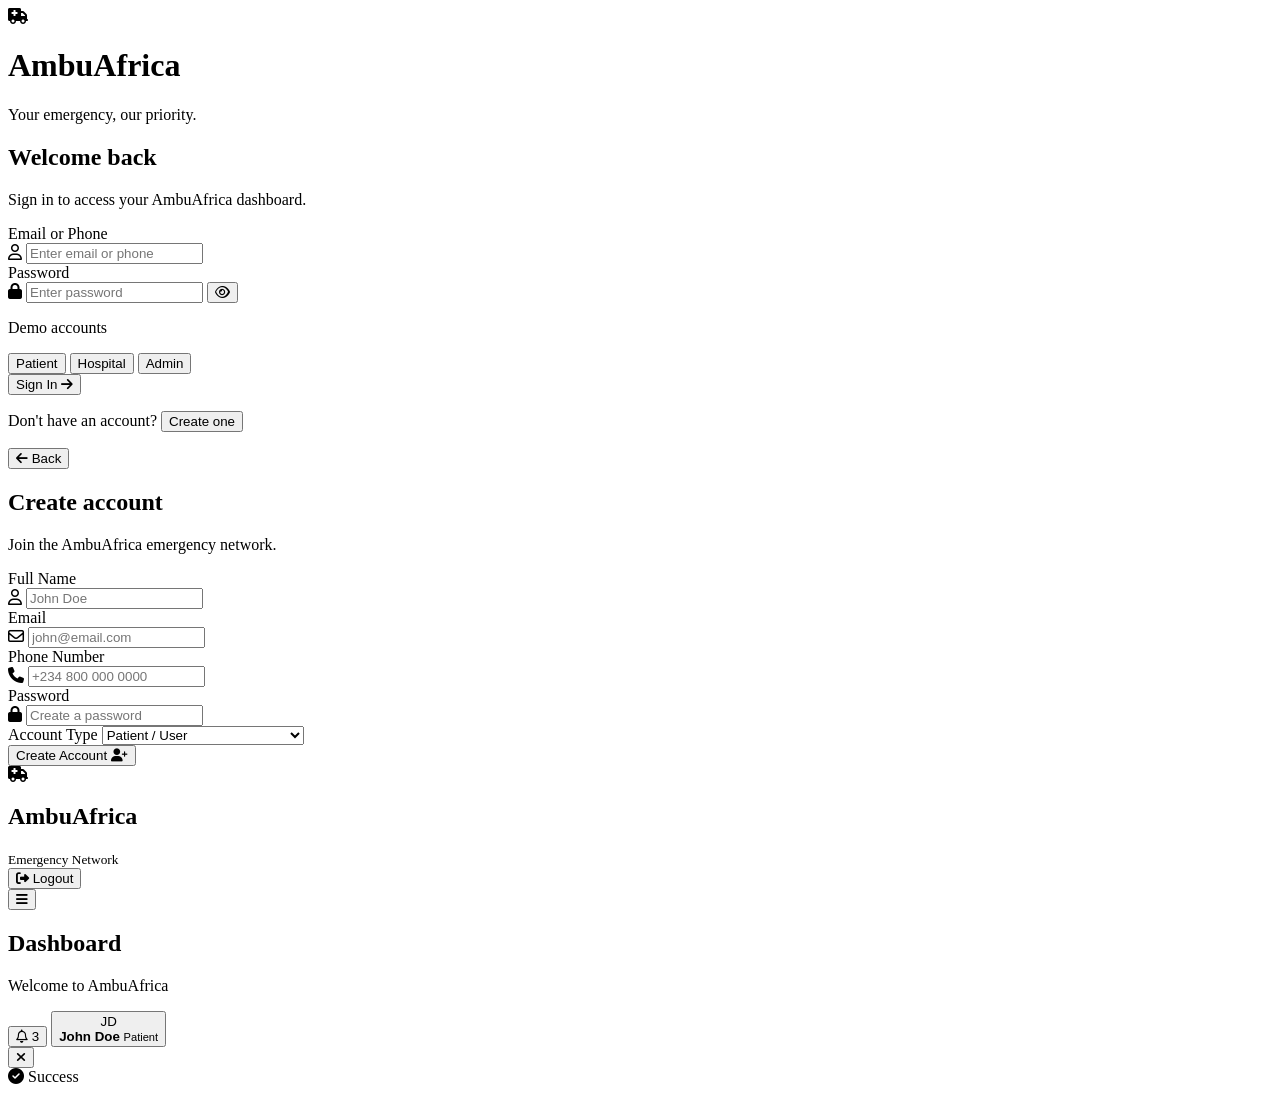
==== index.html @ e5a81e51 "Add initial index.html for AmbuAfrica app Initial HTML structure for AmbuAfrica emergency response a" ====
<!DOCTYPE html>
<html lang="en">
<head>
    <meta charset="UTF-8">
    <meta name="viewport" content="width=device-width, initial-scale=1.0">

    <title>AmbuAfrica — Emergency Response</title>

    <link rel="stylesheet" href="style.css">

    <link
        rel="stylesheet"
        href="https://cdnjs.cloudflare.com/ajax/libs/font-awesome/6.5.2/css/all.min.css"
    >
</head>

<body>

<!-- =====================================================
     AUTHENTICATION
===================================================== -->

<div id="authScreen" class="auth-screen">

    <div class="auth-card">

        <div class="brand">
            <div class="brand-icon">
                <i class="fa-solid fa-truck-medical"></i>
            </div>

            <div>
                <h1>Ambu<span>Africa</span></h1>
                <p>Your emergency, our priority.</p>
            </div>
        </div>


        <!-- LOGIN -->

        <div id="loginForm">

            <h2>Welcome back</h2>

            <p class="form-subtitle">
                Sign in to access your AmbuAfrica dashboard.
            </p>

            <div class="input-group">
                <label>Email or Phone</label>

                <div class="input-wrapper">
                    <i class="fa-regular fa-user"></i>

                    <input
                        type="text"
                        id="loginEmail"
                        placeholder="Enter email or phone"
                    >
                </div>
            </div>


            <div class="input-group">

                <label>Password</label>

                <div class="input-wrapper">

                    <i class="fa-solid fa-lock"></i>

                    <input
                        type="password"
                        id="loginPassword"
                        placeholder="Enter password"
                    >

                    <button
                        class="password-toggle"
                        onclick="togglePassword('loginPassword')"
                    >
                        <i class="fa-regular fa-eye"></i>
                    </button>

                </div>

            </div>


            <div class="demo-login">

                <p>Demo accounts</p>

                <div class="demo-buttons">

                    <button onclick="fillDemo('patient')">
                        Patient
                    </button>

                    <button onclick="fillDemo('hospital')">
                        Hospital
                    </button>

                    <button onclick="fillDemo('admin')">
                        Admin
                    </button>

                </div>

            </div>


            <button class="primary-btn" onclick="login()">

                <span>Sign In</span>

                <i class="fa-solid fa-arrow-right"></i>

            </button>


            <p class="switch-auth">

                Don't have an account?

                <button onclick="showSignup()">
                    Create one
                </button>

            </p>

        </div>


        <!-- SIGN UP -->

        <div id="signupForm" class="hidden">

            <button class="back-btn" onclick="showLogin()">
                <i class="fa-solid fa-arrow-left"></i>
                Back
            </button>

            <h2>Create account</h2>

            <p class="form-subtitle">
                Join the AmbuAfrica emergency network.
            </p>


            <div class="input-group">

                <label>Full Name</label>

                <div class="input-wrapper">

                    <i class="fa-regular fa-user"></i>

                    <input
                        type="text"
                        id="signupName"
                        placeholder="John Doe"
                    >

                </div>

            </div>


            <div class="input-group">

                <label>Email</label>

                <div class="input-wrapper">

                    <i class="fa-regular fa-envelope"></i>

                    <input
                        type="email"
                        id="signupEmail"
                        placeholder="john@email.com"
                    >

                </div>

            </div>


            <div class="input-group">

                <label>Phone Number</label>

                <div class="input-wrapper">

                    <i class="fa-solid fa-phone"></i>

                    <input
                        type="tel"
                        id="signupPhone"
                        placeholder="+234 800 000 0000"
                    >

                </div>

            </div>


            <div class="input-group">

                <label>Password</label>

                <div class="input-wrapper">

                    <i class="fa-solid fa-lock"></i>

                    <input
                        type="password"
                        id="signupPassword"
                        placeholder="Create a password"
                    >

                </div>

            </div>


            <div class="input-group">

                <label>Account Type</label>

                <select id="signupRole">

                    <option value="patient">
                        Patient / User
                    </option>

                    <option value="hospital">
                        Hospital / Ambulance Provider
                    </option>

                </select>

            </div>


            <button
                class="primary-btn"
                onclick="signup()"
            >

                Create Account

                <i class="fa-solid fa-user-plus"></i>

            </button>

        </div>

    </div>

</div>


<!-- =====================================================
     MAIN APPLICATION
===================================================== -->

<div id="app" class="app hidden">


    <!-- SIDEBAR -->

    <aside class="sidebar">

        <div class="sidebar-brand">

            <div class="brand-icon small">
                <i class="fa-solid fa-truck-medical"></i>
            </div>

            <div>

                <h2>
                    Ambu<span>Africa</span>
                </h2>

                <small>
                    Emergency Network
                </small>

            </div>

        </div>


        <nav id="sidebarNav">
            <!-- Generated by JavaScript -->
        </nav>


        <div class="sidebar-bottom">

            <button onclick="logout()" class="logout-btn">

                <i class="fa-solid fa-right-from-bracket"></i>

                Logout

            </button>

        </div>

    </aside>


    <!-- MAIN CONTENT -->

    <main class="main-content">


        <!-- TOP BAR -->

        <header class="topbar">

            <button
                class="mobile-menu"
                onclick="toggleSidebar()"
            >
                <i class="fa-solid fa-bars"></i>
            </button>


            <div class="page-title">

                <h2 id="pageTitle">
                    Dashboard
                </h2>

                <p id="pageSubtitle">
                    Welcome to AmbuAfrica
                </p>

            </div>


            <div class="top-actions">

                <button
                    class="icon-btn notification-button"
                    onclick="showPage('notifications')"
                >

                    <i class="fa-regular fa-bell"></i>

                    <span id="notificationCount">
                        3
                    </span>

                </button>


                <button
                    class="user-mini"
                    onclick="showPage('profile')"
                >

                    <div class="avatar" id="topAvatar">
                        JD
                    </div>

                    <div>

                        <strong id="topUserName">
                            John Doe
                        </strong>

                        <small id="topUserRole">
                            Patient
                        </small>

                    </div>

                </button>

            </div>

        </header>


        <!-- PAGE CONTENT -->

        <section id="pageContent">

            <!-- JavaScript will render pages here -->

        </section>

    </main>

</div>


<!-- =====================================================
     MODAL
===================================================== -->

<div id="modalOverlay" class="modal-overlay hidden">

    <div class="modal">

        <button
            class="modal-close"
            onclick="closeModal()"
        >
            <i class="fa-solid fa-xmark"></i>
        </button>

        <div id="modalContent"></div>

    </div>

</div>


<!-- TOAST -->

<div id="toast" class="toast">

    <i class="fa-solid fa-circle-check"></i>

    <span id="toastMessage">
        Success
    </span>

</div>


<script src="app.js"></script>

</body>
</html>
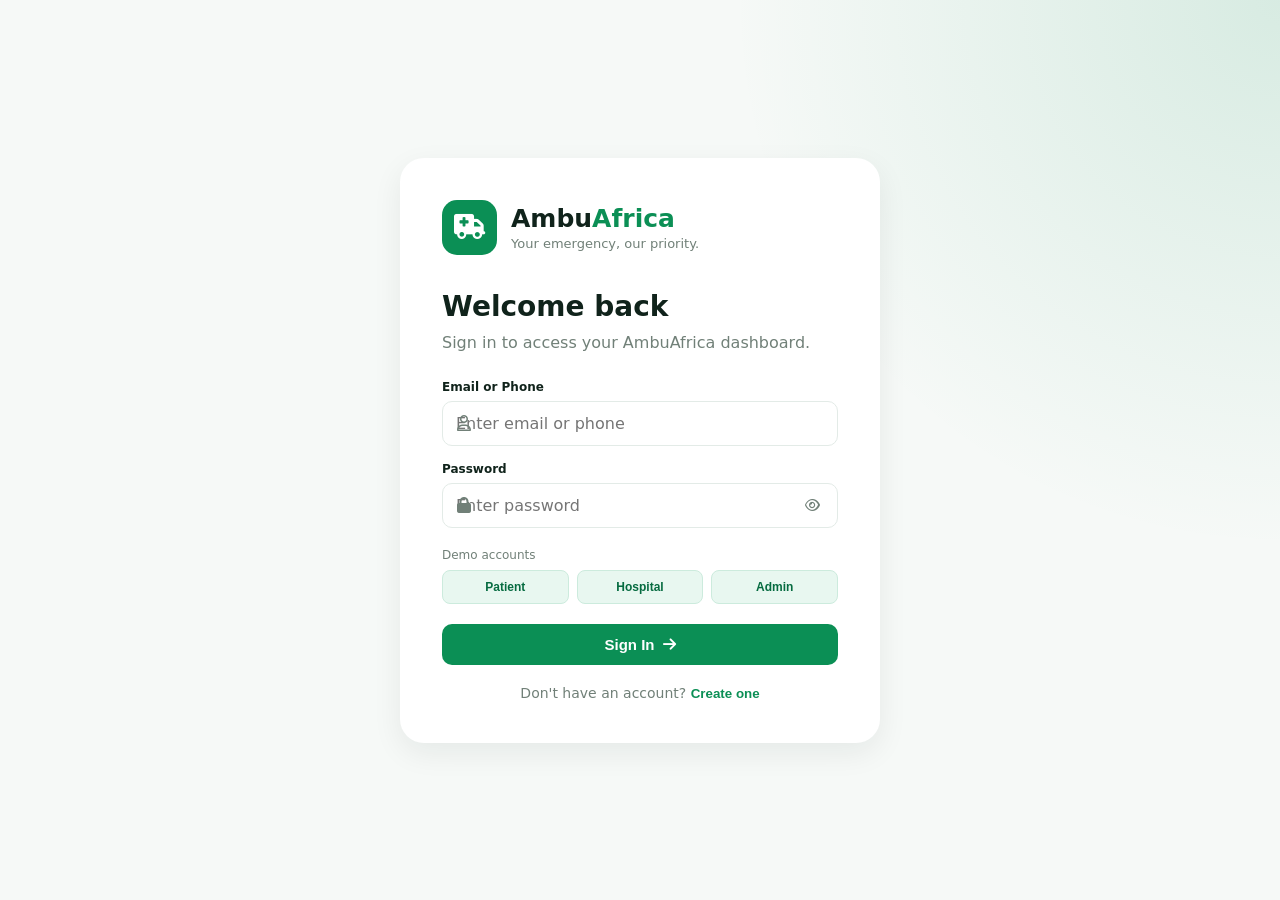
==== commit 372131c1: "Add files via upload" ====
--- a/index.html
+++ b/index.html
@@ -352,9 +352,7 @@
 
                     <i class="fa-regular fa-bell"></i>
 
-                    <span id="notificationCount">
-                        3
-                    </span>
+                    <span id="notificationCount" style="display:none">0</span>
 
                 </button>
 
--- a/style.css
+++ b/style.css
@@ -0,0 +1,1581 @@
+/* =====================================================
+   GLOBAL
+===================================================== */
+
+* {
+    margin: 0;
+    padding: 0;
+    box-sizing: border-box;
+}
+
+:root {
+
+    --primary: #0b8f55;
+    --primary-dark: #066b40;
+    --primary-light: #e8f7f0;
+
+    --red: #dc2626;
+    --red-light: #fee2e2;
+
+    --orange: #f59e0b;
+    --orange-light: #fef3c7;
+
+    --blue: #2563eb;
+    --blue-light: #dbeafe;
+
+    --dark: #10231b;
+    --text: #26352e;
+    --muted: #718078;
+
+    --background: #f6f9f7;
+
+    --white: #ffffff;
+
+    --border: #e3ebe7;
+
+    --shadow:
+        0 10px 30px rgba(16, 35, 27, 0.07);
+
+    --radius: 16px;
+}
+
+html {
+    scroll-behavior: smooth;
+}
+
+body {
+
+    font-family:
+        Inter,
+        system-ui,
+        -apple-system,
+        BlinkMacSystemFont,
+        "Segoe UI",
+        sans-serif;
+
+    background: var(--background);
+
+    color: var(--text);
+
+    min-height: 100vh;
+}
+
+
+/* =====================================================
+   UTILITIES
+===================================================== */
+
+.hidden {
+    display: none !important;
+}
+
+
+/* =====================================================
+   AUTH SCREEN
+===================================================== */
+
+.auth-screen {
+
+    min-height: 100vh;
+
+    display: flex;
+
+    align-items: center;
+
+    justify-content: center;
+
+    padding: 30px;
+
+    background:
+        radial-gradient(
+            circle at top right,
+            rgba(11, 143, 85, 0.13),
+            transparent 35%
+        ),
+        var(--background);
+}
+
+
+.auth-card {
+
+    width: 100%;
+
+    max-width: 480px;
+
+    background: white;
+
+    padding: 42px;
+
+    border-radius: 24px;
+
+    box-shadow: var(--shadow);
+}
+
+
+.brand {
+
+    display: flex;
+
+    align-items: center;
+
+    gap: 14px;
+
+    margin-bottom: 35px;
+}
+
+
+.brand-icon {
+
+    width: 55px;
+
+    height: 55px;
+
+    display: flex;
+
+    align-items: center;
+
+    justify-content: center;
+
+    background: var(--primary);
+
+    color: white;
+
+    border-radius: 15px;
+
+    font-size: 25px;
+}
+
+
+.brand-icon.small {
+
+    width: 44px;
+
+    height: 44px;
+
+    font-size: 19px;
+
+    border-radius: 12px;
+}
+
+
+.brand h1,
+.brand h2 {
+
+    font-size: 25px;
+
+    color: var(--dark);
+}
+
+
+.brand h1 span,
+.brand h2 span {
+
+    color: var(--primary);
+}
+
+
+.brand p {
+
+    color: var(--muted);
+
+    font-size: 13px;
+
+    margin-top: 3px;
+}
+
+
+.auth-card h2 {
+
+    font-size: 28px;
+
+    margin-bottom: 8px;
+
+    color: var(--dark);
+}
+
+
+.form-subtitle {
+
+    color: var(--muted);
+
+    margin-bottom: 25px;
+
+    line-height: 1.5;
+}
+
+
+/* =====================================================
+   INPUTS
+===================================================== */
+
+.input-group {
+
+    margin-bottom: 18px;
+}
+
+
+.input-group label {
+
+    display: block;
+
+    margin-bottom: 7px;
+
+    font-weight: 600;
+
+    font-size: 14px;
+}
+
+
+.input-wrapper {
+
+    position: relative;
+
+    display: flex;
+
+    align-items: center;
+}
+
+
+.input-wrapper > i {
+
+    position: absolute;
+
+    left: 15px;
+
+    color: var(--muted);
+}
+
+
+.input-wrapper input {
+
+    width: 100%;
+
+    padding: 14px 45px;
+
+    border: 1px solid var(--border);
+
+    border-radius: 10px;
+
+    outline: none;
+
+    font-size: 14px;
+
+    transition: 0.2s;
+}
+
+
+.input-wrapper input:focus {
+
+    border-color: var(--primary);
+
+    box-shadow:
+        0 0 0 3px rgba(11, 143, 85, 0.1);
+}
+
+
+.password-toggle {
+
+    position: absolute;
+
+    right: 10px;
+
+    border: none;
+
+    background: transparent;
+
+    cursor: pointer;
+
+    color: var(--muted);
+
+    padding: 8px;
+}
+
+
+select {
+
+    width: 100%;
+
+    padding: 14px;
+
+    border-radius: 10px;
+
+    border: 1px solid var(--border);
+
+    outline: none;
+
+    background: white;
+
+    font-size: 14px;
+}
+
+
+/* =====================================================
+   BUTTONS
+===================================================== */
+
+.primary-btn {
+
+    width: 100%;
+
+    padding: 15px;
+
+    background: var(--primary);
+
+    color: white;
+
+    border: none;
+
+    border-radius: 10px;
+
+    cursor: pointer;
+
+    font-size: 15px;
+
+    font-weight: 700;
+
+    display: flex;
+
+    align-items: center;
+
+    justify-content: center;
+
+    gap: 10px;
+
+    transition: 0.2s;
+}
+
+
+.primary-btn:hover {
+
+    background: var(--primary-dark);
+
+    transform: translateY(-1px);
+}
+
+
+.demo-login {
+
+    margin: 20px 0;
+}
+
+
+.demo-login p {
+
+    color: var(--muted);
+
+    font-size: 12px;
+
+    margin-bottom: 8px;
+}
+
+
+.demo-buttons {
+
+    display: grid;
+
+    grid-template-columns:
+        repeat(3, 1fr);
+
+    gap: 8px;
+}
+
+
+.demo-buttons button {
+
+    padding: 9px;
+
+    background: var(--primary-light);
+
+    border: 1px solid #ccebdd;
+
+    border-radius: 8px;
+
+    color: var(--primary-dark);
+
+    cursor: pointer;
+
+    font-size: 12px;
+
+    font-weight: 600;
+}
+
+
+.switch-auth {
+
+    text-align: center;
+
+    margin-top: 20px;
+
+    color: var(--muted);
+
+    font-size: 14px;
+}
+
+
+.switch-auth button {
+
+    border: none;
+
+    background: none;
+
+    color: var(--primary);
+
+    font-weight: 700;
+
+    cursor: pointer;
+}
+
+
+.back-btn {
+
+    background: none;
+
+    border: none;
+
+    color: var(--primary);
+
+    cursor: pointer;
+
+    margin-bottom: 20px;
+
+    display: flex;
+
+    gap: 7px;
+
+    align-items: center;
+}
+
+
+/* =====================================================
+   APPLICATION
+===================================================== */
+
+.app {
+
+    display: flex;
+
+    min-height: 100vh;
+}
+
+
+/* =====================================================
+   SIDEBAR
+===================================================== */
+
+.sidebar {
+
+    width: 250px;
+
+    background: white;
+
+    border-right: 1px solid var(--border);
+
+    position: fixed;
+
+    left: 0;
+
+    top: 0;
+
+    bottom: 0;
+
+    display: flex;
+
+    flex-direction: column;
+
+    z-index: 100;
+}
+
+
+.sidebar-brand {
+
+    padding: 25px 20px;
+
+    display: flex;
+
+    gap: 11px;
+
+    align-items: center;
+
+    border-bottom: 1px solid var(--border);
+}
+
+
+.sidebar-brand h2 {
+
+    font-size: 18px;
+}
+
+
+.sidebar-brand h2 span {
+
+    color: var(--primary);
+}
+
+
+.sidebar-brand small {
+
+    color: var(--muted);
+
+    font-size: 10px;
+}
+
+
+.sidebar nav {
+
+    padding: 18px 12px;
+
+    flex: 1;
+}
+
+
+.nav-item {
+
+    width: 100%;
+
+    display: flex;
+
+    align-items: center;
+
+    gap: 13px;
+
+    padding: 13px 14px;
+
+    margin-bottom: 5px;
+
+    border: none;
+
+    background: transparent;
+
+    color: var(--muted);
+
+    border-radius: 10px;
+
+    cursor: pointer;
+
+    text-align: left;
+
+    font-size: 14px;
+
+    transition: 0.2s;
+}
+
+
+.nav-item:hover {
+
+    background: var(--primary-light);
+
+    color: var(--primary);
+}
+
+
+.nav-item.active {
+
+    background: var(--primary);
+
+    color: white;
+}
+
+
+.sidebar-bottom {
+
+    padding: 15px;
+
+    border-top: 1px solid var(--border);
+}
+
+
+.logout-btn {
+
+    width: 100%;
+
+    padding: 12px;
+
+    background: var(--red-light);
+
+    color: var(--red);
+
+    border: none;
+
+    border-radius: 9px;
+
+    cursor: pointer;
+
+    display: flex;
+
+    gap: 10px;
+
+    align-items: center;
+
+    font-weight: 600;
+}
+
+
+/* =====================================================
+   MAIN CONTENT
+===================================================== */
+
+.main-content {
+
+    margin-left: 250px;
+
+    width: calc(100% - 250px);
+
+    min-height: 100vh;
+}
+
+
+.topbar {
+
+    height: 78px;
+
+    background: white;
+
+    border-bottom: 1px solid var(--border);
+
+    display: flex;
+
+    align-items: center;
+
+    justify-content: space-between;
+
+    padding: 0 30px;
+
+    position: sticky;
+
+    top: 0;
+
+    z-index: 50;
+}
+
+
+.page-title h2 {
+
+    color: var(--dark);
+
+    font-size: 20px;
+}
+
+
+.page-title p {
+
+    font-size: 12px;
+
+    color: var(--muted);
+
+    margin-top: 3px;
+}
+
+
+.top-actions {
+
+    display: flex;
+
+    align-items: center;
+
+    gap: 15px;
+}
+
+
+.icon-btn {
+
+    width: 40px;
+
+    height: 40px;
+
+    border: 1px solid var(--border);
+
+    background: white;
+
+    border-radius: 10px;
+
+    cursor: pointer;
+
+    position: relative;
+
+    color: var(--text);
+}
+
+
+.notification-button span {
+
+    position: absolute;
+
+    top: -4px;
+
+    right: -4px;
+
+    width: 17px;
+
+    height: 17px;
+
+    background: var(--red);
+
+    color: white;
+
+    font-size: 9px;
+
+    border-radius: 50%;
+
+    display: flex;
+
+    align-items: center;
+
+    justify-content: center;
+}
+
+
+.user-mini {
+
+    border: none;
+
+    background: transparent;
+
+    display: flex;
+
+    gap: 9px;
+
+    align-items: center;
+
+    cursor: pointer;
+
+    text-align: left;
+}
+
+
+.user-mini strong {
+
+    display: block;
+
+    font-size: 13px;
+}
+
+
+.user-mini small {
+
+    display: block;
+
+    color: var(--muted);
+
+    font-size: 11px;
+
+    margin-top: 2px;
+}
+
+
+.avatar {
+
+    width: 39px;
+
+    height: 39px;
+
+    background: var(--primary-light);
+
+    color: var(--primary);
+
+    border-radius: 50%;
+
+    display: flex;
+
+    align-items: center;
+
+    justify-content: center;
+
+    font-weight: 800;
+
+    font-size: 12px;
+}
+
+
+.mobile-menu {
+
+    display: none;
+
+    border: none;
+
+    background: transparent;
+
+    font-size: 20px;
+
+    cursor: pointer;
+}
+
+
+/* =====================================================
+   PAGE CONTENT
+===================================================== */
+
+#pageContent {
+
+    padding: 30px;
+
+    max-width: 1500px;
+
+    margin: auto;
+}
+
+
+.page-header {
+
+    margin-bottom: 25px;
+}
+
+
+.page-header h1 {
+
+    font-size: 27px;
+
+    color: var(--dark);
+}
+
+
+.page-header p {
+
+    color: var(--muted);
+
+    margin-top: 5px;
+}
+
+
+/* =====================================================
+   DASHBOARD GRID
+===================================================== */
+
+.stats-grid {
+
+    display: grid;
+
+    grid-template-columns:
+        repeat(4, 1fr);
+
+    gap: 18px;
+
+    margin-bottom: 25px;
+}
+
+
+.stat-card {
+
+    background: white;
+
+    padding: 20px;
+
+    border-radius: var(--radius);
+
+    border: 1px solid var(--border);
+
+    box-shadow: 0 5px 20px rgba(16, 35, 27, 0.03);
+}
+
+
+.stat-card-top {
+
+    display: flex;
+
+    justify-content: space-between;
+
+    align-items: center;
+}
+
+
+.stat-icon {
+
+    width: 42px;
+
+    height: 42px;
+
+    border-radius: 11px;
+
+    display: flex;
+
+    align-items: center;
+
+    justify-content: center;
+
+    background: var(--primary-light);
+
+    color: var(--primary);
+}
+
+
+.stat-card h3 {
+
+    font-size: 25px;
+
+    margin-top: 15px;
+
+    color: var(--dark);
+}
+
+
+.stat-card p {
+
+    font-size: 12px;
+
+    color: var(--muted);
+
+    margin-top: 4px;
+}
+
+
+/* =====================================================
+   PATIENT HOME
+===================================================== */
+
+.emergency-card {
+
+    background:
+        linear-gradient(
+            135deg,
+            #07864f,
+            #0ca965
+        );
+
+    color: white;
+
+    border-radius: 20px;
+
+    padding: 28px;
+
+    margin-bottom: 22px;
+
+    position: relative;
+
+    overflow: hidden;
+}
+
+
+.emergency-card::after {
+
+    content: "";
+
+    position: absolute;
+
+    width: 180px;
+
+    height: 180px;
+
+    border-radius: 50%;
+
+    background: rgba(255,255,255,0.08);
+
+    right: -60px;
+
+    top: -60px;
+}
+
+
+.emergency-card h2 {
+
+    font-size: 25px;
+
+    margin-bottom: 8px;
+}
+
+
+.emergency-card p {
+
+    opacity: 0.85;
+
+    max-width: 500px;
+
+    line-height: 1.5;
+}
+
+
+.emergency-button {
+
+    margin-top: 22px;
+
+    padding: 15px 22px;
+
+    background: white;
+
+    color: var(--primary-dark);
+
+    border: none;
+
+    border-radius: 10px;
+
+    cursor: pointer;
+
+    font-weight: 800;
+
+    display: flex;
+
+    align-items: center;
+
+    gap: 10px;
+}
+
+
+/* =====================================================
+   CONTENT CARDS
+===================================================== */
+
+.card {
+
+    background: white;
+
+    border: 1px solid var(--border);
+
+    border-radius: var(--radius);
+
+    padding: 20px;
+
+    margin-bottom: 20px;
+}
+
+
+.card-header {
+
+    display: flex;
+
+    align-items: center;
+
+    justify-content: space-between;
+
+    margin-bottom: 18px;
+}
+
+
+.card-header h3 {
+
+    color: var(--dark);
+
+    font-size: 16px;
+}
+
+
+.view-btn {
+
+    border: none;
+
+    background: transparent;
+
+    color: var(--primary);
+
+    font-size: 12px;
+
+    font-weight: 700;
+
+    cursor: pointer;
+}
+
+
+/* =====================================================
+   LOCATION
+===================================================== */
+
+.location-card {
+
+    display: flex;
+
+    align-items: center;
+
+    gap: 14px;
+
+    padding: 16px;
+
+    background: white;
+
+    border: 1px solid var(--border);
+
+    border-radius: 14px;
+
+    margin-bottom: 20px;
+}
+
+
+.location-icon {
+
+    width: 42px;
+
+    height: 42px;
+
+    border-radius: 10px;
+
+    display: flex;
+
+    align-items: center;
+
+    justify-content: center;
+
+    background: var(--red-light);
+
+    color: var(--red);
+}
+
+
+.location-card strong {
+
+    display: block;
+
+    font-size: 14px;
+}
+
+
+.location-card span {
+
+    font-size: 12px;
+
+    color: var(--muted);
+}
+
+
+/* =====================================================
+   QUICK ACTIONS
+===================================================== */
+
+.quick-grid {
+
+    display: grid;
+
+    grid-template-columns:
+        repeat(3, 1fr);
+
+    gap: 14px;
+}
+
+
+.quick-action {
+
+    padding: 18px;
+
+    border: 1px solid var(--border);
+
+    background: white;
+
+    border-radius: 14px;
+
+    cursor: pointer;
+
+    text-align: left;
+
+    transition: 0.2s;
+}
+
+
+.quick-action:hover {
+
+    border-color: var(--primary);
+
+    transform: translateY(-2px);
+}
+
+
+.quick-action i {
+
+    color: var(--primary);
+
+    font-size: 20px;
+
+    margin-bottom: 12px;
+}
+
+
+.quick-action strong {
+
+    display: block;
+
+    color: var(--dark);
+
+    font-size: 13px;
+}
+
+
+.quick-action span {
+
+    color: var(--muted);
+
+    font-size: 11px;
+
+    margin-top: 5px;
+
+    display: block;
+}
+
+
+/* =====================================================
+   STATUS
+===================================================== */
+
+.status {
+
+    display: inline-flex;
+
+    align-items: center;
+
+    gap: 5px;
+
+    padding: 5px 9px;
+
+    border-radius: 20px;
+
+    font-size: 10px;
+
+    font-weight: 700;
+}
+
+
+.status.green {
+
+    background: var(--primary-light);
+
+    color: var(--primary-dark);
+}
+
+
+.status.red {
+
+    background: var(--red-light);
+
+    color: var(--red);
+}
+
+
+.status.orange {
+
+    background: var(--orange-light);
+
+    color: #a16207;
+}
+
+
+.status.blue {
+
+    background: var(--blue-light);
+
+    color: var(--blue);
+}
+
+
+/* =====================================================
+   TABLE
+===================================================== */
+
+.table-container {
+
+    overflow-x: auto;
+}
+
+
+table {
+
+    width: 100%;
+
+    border-collapse: collapse;
+}
+
+
+th {
+
+    text-align: left;
+
+    padding: 13px;
+
+    color: var(--muted);
+
+    font-size: 11px;
+
+    border-bottom: 1px solid var(--border);
+}
+
+
+td {
+
+    padding: 15px 13px;
+
+    border-bottom: 1px solid var(--border);
+
+    font-size: 12px;
+}
+
+
+td strong {
+
+    color: var(--dark);
+}
+
+
+/* =====================================================
+   MODAL
+===================================================== */
+
+.modal-overlay {
+
+    position: fixed;
+
+    inset: 0;
+
+    background: rgba(5, 20, 14, 0.55);
+
+    display: flex;
+
+    align-items: center;
+
+    justify-content: center;
+
+    padding: 20px;
+
+    z-index: 1000;
+}
+
+
+.modal {
+
+    background: white;
+
+    width: 100%;
+
+    max-width: 550px;
+
+    max-height: 90vh;
+
+    overflow-y: auto;
+
+    border-radius: 20px;
+
+    padding: 28px;
+
+    position: relative;
+
+    animation: modalIn 0.2s ease;
+}
+
+
+@keyframes modalIn {
+
+    from {
+
+        transform: translateY(20px);
+
+        opacity: 0;
+
+    }
+
+    to {
+
+        transform: translateY(0);
+
+        opacity: 1;
+
+    }
+}
+
+
+.modal-close {
+
+    position: absolute;
+
+    top: 17px;
+
+    right: 17px;
+
+    border: none;
+
+    background: var(--background);
+
+    width: 34px;
+
+    height: 34px;
+
+    border-radius: 50%;
+
+    cursor: pointer;
+}
+
+
+/* =====================================================
+   TOAST
+===================================================== */
+
+.toast {
+
+    position: fixed;
+
+    bottom: 25px;
+
+    right: 25px;
+
+    background: var(--dark);
+
+    color: white;
+
+    padding: 13px 17px;
+
+    border-radius: 10px;
+
+    display: flex;
+
+    align-items: center;
+
+    gap: 9px;
+
+    transform: translateY(100px);
+
+    opacity: 0;
+
+    transition: 0.3s;
+
+    z-index: 2000;
+
+    font-size: 13px;
+}
+
+
+.toast.show {
+
+    transform: translateY(0);
+
+    opacity: 1;
+}
+
+
+.toast i {
+
+    color: #4ade80;
+}
+
+
+/* =====================================================
+   RESPONSIVE
+===================================================== */
+
+@media (max-width: 1000px) {
+
+    .stats-grid {
+
+        grid-template-columns:
+            repeat(2, 1fr);
+    }
+
+}
+
+
+@media (max-width: 750px) {
+
+    .sidebar {
+
+        transform: translateX(-100%);
+
+        transition: 0.25s;
+    }
+
+
+    .sidebar.open {
+
+        transform: translateX(0);
+    }
+
+
+    .main-content {
+
+        margin-left: 0;
+
+        width: 100%;
+    }
+
+
+    .mobile-menu {
+
+        display: block;
+    }
+
+
+    .topbar {
+
+        padding: 0 18px;
+    }
+
+
+    #pageContent {
+
+        padding: 20px 15px;
+    }
+
+
+    .stats-grid {
+
+        grid-template-columns:
+            repeat(2, 1fr);
+
+        gap: 10px;
+    }
+
+
+    .quick-grid {
+
+        grid-template-columns:
+            repeat(2, 1fr);
+    }
+
+
+    .user-mini div:last-child {
+
+        display: none;
+    }
+
+}
+
+
+@media (max-width: 500px) {
+
+    .auth-screen {
+
+        padding: 15px;
+    }
+
+
+    .auth-card {
+
+        padding: 25px 20px;
+
+        border-radius: 18px;
+    }
+
+
+    .stats-grid {
+
+        grid-template-columns: 1fr 1fr;
+    }
+
+
+    .stat-card {
+
+        padding: 15px;
+    }
+
+
+    .stat-card h3 {
+
+        font-size: 21px;
+    }
+
+
+    .quick-grid {
+
+        grid-template-columns: 1fr 1fr;
+    }
+
+
+    .page-header h1 {
+
+        font-size: 23px;
+    }
+
+
+    .emergency-card {
+
+        padding: 22px;
+    }
+
+}
+
+/* =====================================================
+   V2 DEMO INTERACTION / DASHBOARD COMPONENTS
+===================================================== */
+.hidden{display:none!important}
+.primary-btn,.secondary-btn,.danger-btn{border:none;border-radius:10px;padding:12px 16px;font-weight:800;cursor:pointer;display:inline-flex;align-items:center;justify-content:center;gap:8px;transition:.2s}.primary-btn{background:var(--primary);color:#fff}.primary-btn:hover{filter:brightness(.95);transform:translateY(-1px)}.primary-btn.small{padding:9px 13px}.primary-btn.full,.secondary-btn.full{width:100%}.secondary-btn{background:#fff;color:var(--primary-dark);border:1px solid var(--border)}.secondary-btn:hover{border-color:var(--primary);background:var(--primary-light)}.danger-btn{background:var(--red);color:#fff}.danger-btn:disabled,.primary-btn:disabled{opacity:.45;cursor:not-allowed}.modal-actions{display:flex;justify-content:flex-end;gap:10px;margin-top:20px}.toast.error{background:#7f1d1d}.toast.error i{color:#fecaca}.page-header{display:flex;align-items:center;justify-content:space-between;gap:18px}.content-grid{display:grid;gap:18px}.content-grid.two{grid-template-columns:1.35fr 1fr}.form-layout{display:grid;grid-template-columns:1.2fr .8fr;gap:18px}.form-grid{display:grid;grid-template-columns:1fr 1fr;gap:15px}.form-section-title{font-weight:900;font-size:15px;margin-bottom:18px;color:var(--dark)}.input-group{margin-bottom:16px}.input-group label{display:block;font-size:12px;font-weight:800;margin-bottom:7px;color:var(--dark)}.input-group input,.input-group textarea,.input-group select,.filter-row input,.filter-row select{width:100%;padding:12px 13px;border:1px solid var(--border);border-radius:10px;background:#fff;color:var(--dark);outline:none;font:inherit}.input-group input:focus,.input-group textarea:focus,.input-group select:focus,.filter-row input:focus{border-color:var(--primary);box-shadow:0 0 0 3px var(--primary-light)}textarea{resize:vertical}.filter-row{display:flex;gap:10px;align-items:center}.filter-row.card{margin-bottom:15px}.filter-row input{max-width:420px}.filter-row select{max-width:180px}.stat-trend{font-size:10px;color:var(--primary);background:var(--primary-light);padding:5px 8px;border-radius:20px;font-weight:800}.active-banner{background:#ecfdf5;border:1px solid #bbf7d0;border-radius:14px;padding:15px 18px;display:flex;justify-content:space-between;align-items:center;margin-bottom:20px}.active-banner p{font-size:12px;color:var(--muted);margin-top:4px}.pulse-dot{display:inline-block;width:8px;height:8px;border-radius:50%;background:#16a34a;margin-right:7px;box-shadow:0 0 0 5px #dcfce7}.check-list>div{padding:13px 0;border-bottom:1px solid var(--border);font-size:13px}.check-list>div:last-child{border:0}.check-list b{float:right;color:var(--primary);font-size:11px}.option-cards{display:grid;gap:10px;margin-bottom:18px}.option-card{display:flex;gap:12px;padding:14px;border:1px solid var(--border);border-radius:12px;cursor:pointer}.option-card:has(input:checked){border-color:var(--primary);background:var(--primary-light)}.option-card input{accent-color:var(--primary)}.option-card b,.option-card small{display:block}.option-card small{font-size:11px;color:var(--muted);margin-top:4px}.demo-note{display:flex;gap:12px;align-items:flex-start;padding:14px;border-radius:12px;background:#f8fafc;border:1px solid var(--border);font-size:11px;color:var(--muted);margin:15px 0 18px}.demo-note i{color:var(--primary);font-size:16px}.demo-note b{color:var(--dark)}.success-icon{width:58px;height:58px;border-radius:50%;background:var(--primary-light);color:var(--primary);display:flex;align-items:center;justify-content:center;font-size:24px;margin-bottom:15px}.modal-lead{color:var(--muted);font-size:13px;line-height:1.5;margin-bottom:18px}.request-summary{background:var(--background);border-radius:13px;padding:5px 15px;margin:15px 0 20px}.request-summary>div,.detail-list>div{display:flex;justify-content:space-between;gap:15px;padding:12px 0;border-bottom:1px solid var(--border);font-size:12px}.request-summary>div:last-child,.detail-list>div:last-child{border:0}.request-summary span,.detail-list span{color:var(--muted)}.timeline{position:relative;margin:10px 0 25px}.timeline>div{display:flex;gap:12px;position:relative;padding:10px 0}.timeline i{width:30px;height:30px;border-radius:50%;background:#e2e8f0;color:#64748b;display:flex;align-items:center;justify-content:center;z-index:1}.timeline .done i{background:var(--primary-light);color:var(--primary)}.timeline .current i{background:var(--orange-light);color:#a16207}.timeline span{font-weight:800;font-size:12px}.timeline small{display:block;color:var(--muted);font-weight:400;margin-top:4px}.notification-list{display:grid;gap:10px}.notification-item{background:#fff;border:1px solid var(--border);border-radius:14px;padding:16px;display:flex;gap:13px;align-items:flex-start;cursor:pointer;position:relative}.notification-item.unread{border-left:3px solid var(--primary);background:#fbfffd}.notification-item.read{opacity:.78}.notification-icon{width:38px;height:38px;border-radius:10px;background:var(--blue-light);color:var(--blue);display:flex;align-items:center;justify-content:center;flex:none}.notification-icon.success{background:var(--primary-light);color:var(--primary)}.notification-icon.warning{background:var(--orange-light);color:#a16207}.notification-item p{font-size:12px;color:var(--muted);margin:5px 0}.notification-item small{font-size:10px;color:#94a3b8}.new-dot{width:7px;height:7px;background:var(--primary);border-radius:50%;position:absolute;right:16px;top:18px}.empty-state{min-height:150px;display:flex;flex-direction:column;align-items:center;justify-content:center;text-align:center;gap:8px;color:var(--muted);padding:25px}.empty-state i{font-size:28px;color:#cbd5e1}.empty-state strong{color:var(--dark);font-size:14px}.empty-state span{font-size:11px}.table-container small,.request-row small,.fleet-row small,.contact-row small,.user-cell small{display:block;color:var(--muted);font-size:10px;margin-top:4px}.table-action{border:0;background:var(--primary-light);color:var(--primary-dark);padding:7px 10px;border-radius:8px;font-size:10px;font-weight:800;cursor:pointer}.request-row,.fleet-row,.contact-row,.health-row{display:flex;align-items:center;justify-content:space-between;gap:12px;padding:14px 0;border-bottom:1px solid var(--border)}.request-row:last-child,.fleet-row:last-child,.contact-row:last-child,.health-row:last-child{border-bottom:0}.request-row>div:first-child{min-width:0}.request-row span{display:block;font-size:12px;margin-top:4px}.fleet-row{justify-content:flex-start}.fleet-row>span:last-child{margin-left:auto}.fleet-icon,.hospital-logo{width:40px;height:40px;border-radius:11px;background:var(--primary-light);color:var(--primary);display:flex;align-items:center;justify-content:center;flex:none}.fleet-row b,.fleet-row small{display:block}.fleet-grid{display:grid;grid-template-columns:repeat(3,1fr);gap:15px}.fleet-card{background:#fff;border:1px solid var(--border);border-radius:16px;padding:18px}.fleet-card-head{display:flex;justify-content:space-between;align-items:center}.fleet-card h3{margin-top:16px}.fleet-card p{font-size:11px;color:var(--muted);margin-top:4px}.fleet-meta{display:grid;gap:7px;margin:15px 0;color:var(--muted);font-size:11px}.fleet-meta span{display:flex;gap:8px}.fleet-meta i{width:14px}.tracking-grid{display:grid;grid-template-columns:repeat(2,1fr);gap:18px}.tracking-top{display:flex;justify-content:space-between;gap:12px}.tracking-top p{font-size:11px;color:var(--muted);margin-top:4px}.route{display:grid;grid-template-columns:auto 1fr auto;align-items:center;gap:8px;margin:25px 0}.route-point{display:flex;flex-direction:column;align-items:center;gap:7px;text-align:center}.route-point>i{width:36px;height:36px;border-radius:50%;display:flex;align-items:center;justify-content:center;background:var(--primary-light);color:var(--primary)}.route-point small{display:block;color:var(--muted);font-size:9px;max-width:110px}.route-line{height:3px;background:#d1fae5;position:relative}.route-line span{position:absolute;width:35%;height:100%;background:var(--primary);animation:moveLine 1.5s linear infinite}.tracking-meta{display:grid;grid-template-columns:repeat(3,1fr);background:var(--background);border-radius:10px;padding:12px;margin-bottom:15px;text-align:center}.tracking-meta b,.tracking-meta small{display:block}.tracking-meta small{font-size:9px;color:var(--muted);margin-top:3px}.hospital-grid{display:grid;grid-template-columns:repeat(3,1fr);gap:18px}.hospital-card{background:#fff;border:1px solid var(--border);border-radius:16px;padding:18px}.hospital-card-head{display:flex;align-items:center;gap:11px}.hospital-card-head>div:nth-child(2){flex:1}.hospital-card h3{font-size:14px}.hospital-card p{font-size:10px;color:var(--muted);margin-top:3px}.verified{width:22px;height:22px;border-radius:50%;background:var(--primary);color:#fff;display:flex;align-items:center;justify-content:center;font-size:9px}.hospital-meta{display:grid;grid-template-columns:repeat(3,1fr);background:var(--background);border-radius:10px;padding:12px;margin:17px 0}.hospital-meta{text-align:center}.hospital-meta b,.hospital-meta small{display:block}.hospital-meta small{font-size:9px;color:var(--muted);margin-top:3px}.profile-head{display:flex;align-items:center;gap:14px;margin-bottom:25px}.profile-head p{color:var(--muted);font-size:11px;margin-top:4px}.big-avatar{width:65px;height:65px;border-radius:50%;background:var(--primary-light);color:var(--primary);display:flex;align-items:center;justify-content:center;font-size:20px;font-weight:900}.avatar.mini{width:32px;height:32px;font-size:10px}.contact-row{justify-content:flex-start}.contact-row>div{flex:1}.user-cell{display:flex;align-items:center;gap:10px}.user-cell>span:last-child{display:block}.hospital-card .secondary-btn{margin-top:2px}.health-row span{font-size:12px}.health-row i{color:var(--primary);margin-right:8px}.health-row b{font-size:10px;color:var(--primary)}.demo-payment-card{background:linear-gradient(135deg,#064e3b,#0f766e);color:#fff;border-radius:16px;padding:20px;margin:10px 0 20px;min-height:125px;display:flex;flex-direction:column;justify-content:space-between}.demo-payment-card span{font-size:10px;letter-spacing:2px}.demo-payment-card strong{font-size:19px;letter-spacing:2px}.demo-payment-card small{font-size:9px;opacity:.8}.demo-footnote{text-align:center;color:#94a3b8;font-size:9px;margin-top:10px}@keyframes moveLine{from{left:0}to{left:65%}}
+
+@media(max-width:1000px){.form-layout,.content-grid.two{grid-template-columns:1fr}.fleet-grid,.hospital-grid{grid-template-columns:repeat(2,1fr)}.tracking-grid{grid-template-columns:1fr}}
+@media(max-width:750px){.page-header{align-items:flex-start;flex-direction:column}.form-grid{grid-template-columns:1fr}.filter-row{flex-direction:column;align-items:stretch}.filter-row input,.filter-row select{max-width:none}.fleet-grid,.hospital-grid{grid-template-columns:1fr}.active-banner{align-items:flex-start;flex-direction:column;gap:12px}.modal-actions{flex-direction:column}.modal-actions button{width:100%}}
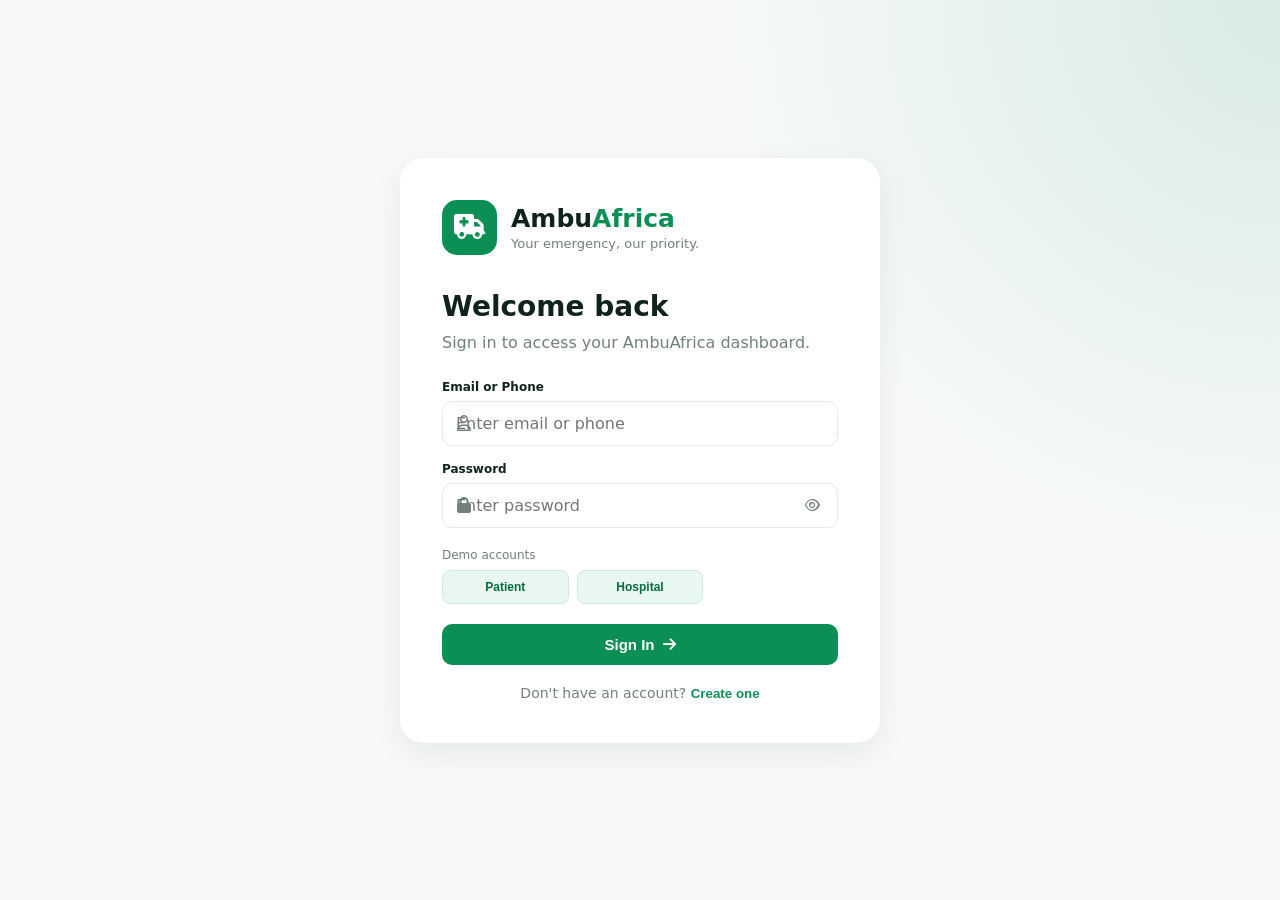
==== commit e9db83f7: "Add files via upload" ====
--- a/index.html
+++ b/index.html
@@ -101,9 +101,7 @@
                         Hospital
                     </button>
 
-                    <button onclick="fillDemo('admin')">
-                        Admin
-                    </button>
+                    
 
                 </div>
 
@@ -235,7 +233,7 @@
                     </option>
 
                     <option value="hospital">
-                        Hospital / Ambulance Provider
+                        Hospital
                     </option>
 
                 </select>
@@ -433,7 +431,12 @@
 </div>
 
 
+<script src="config.js"></script>
+<script src="location.js"></script>
+<script src="maps.js"></script>
+<script src="payments.js"></script>
 <script src="app.js"></script>
+<script src="v3-integration.js"></script>
 
 </body>
 </html>
